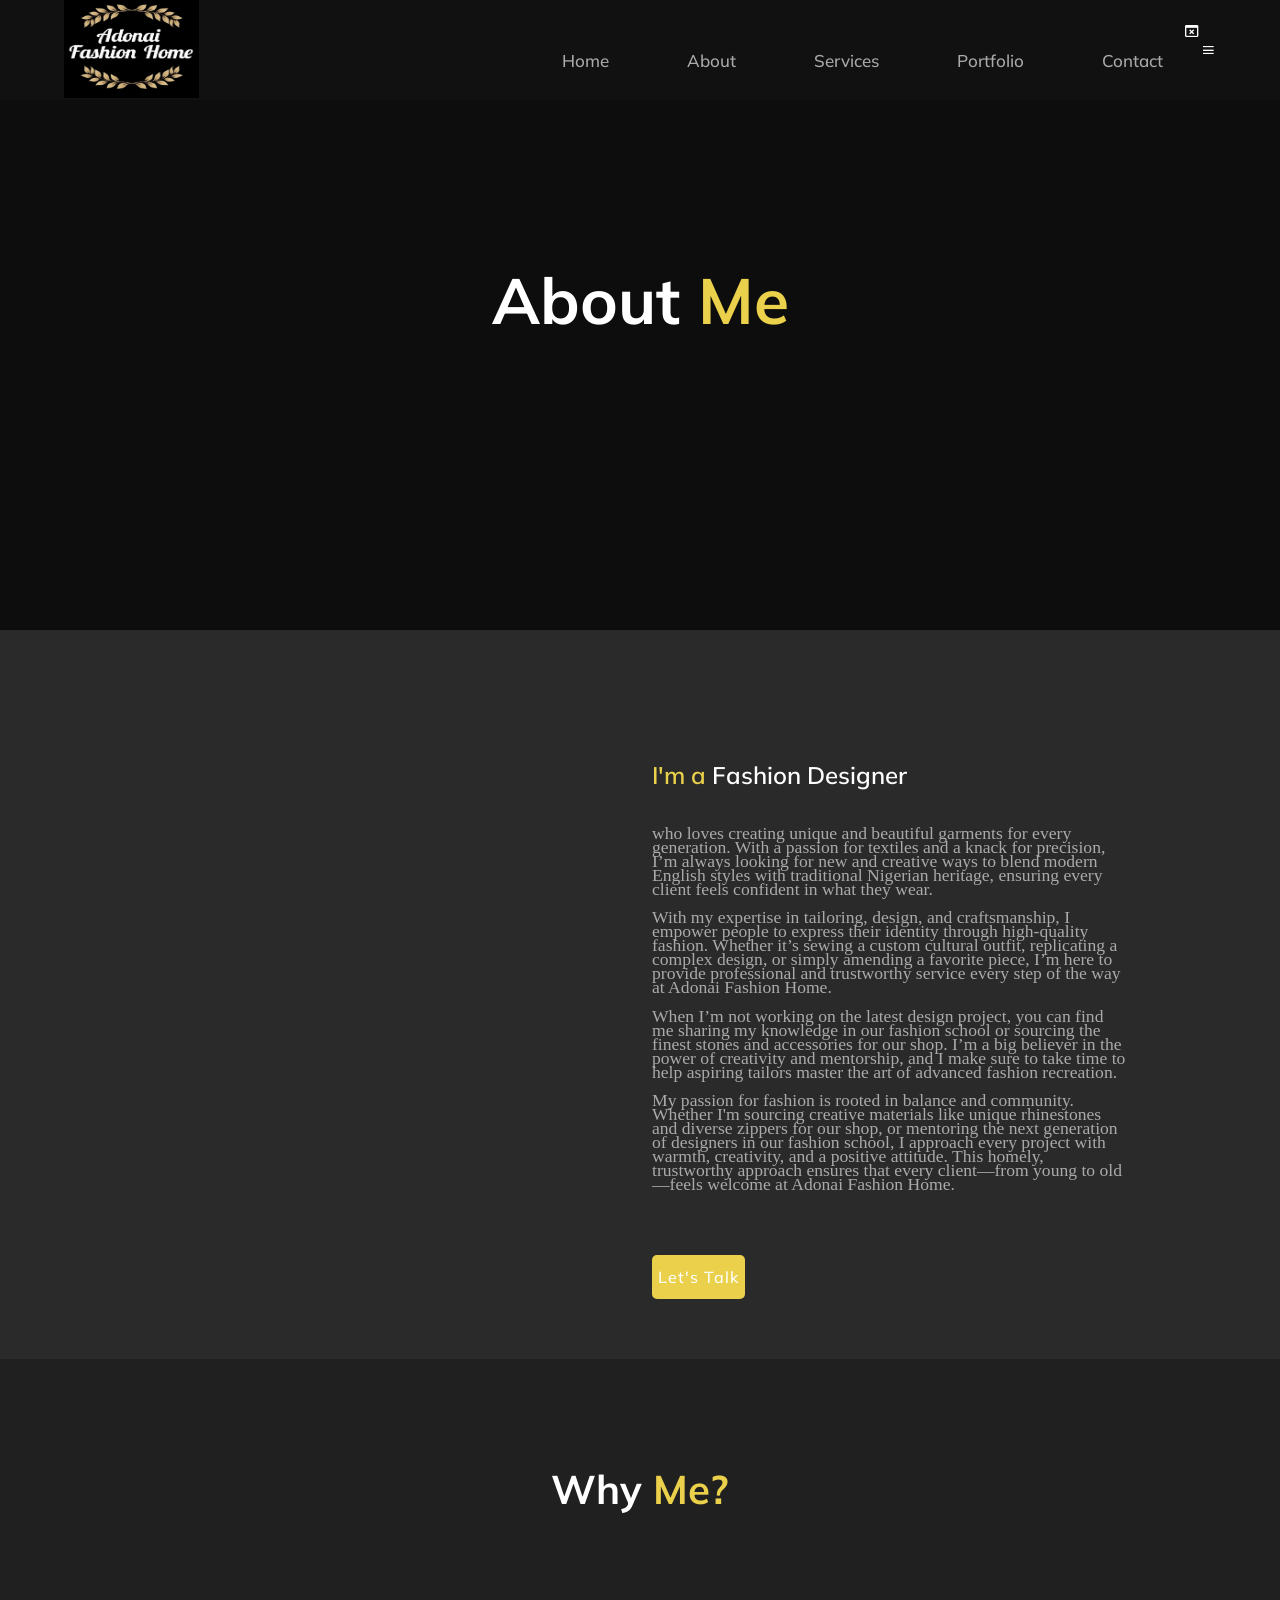
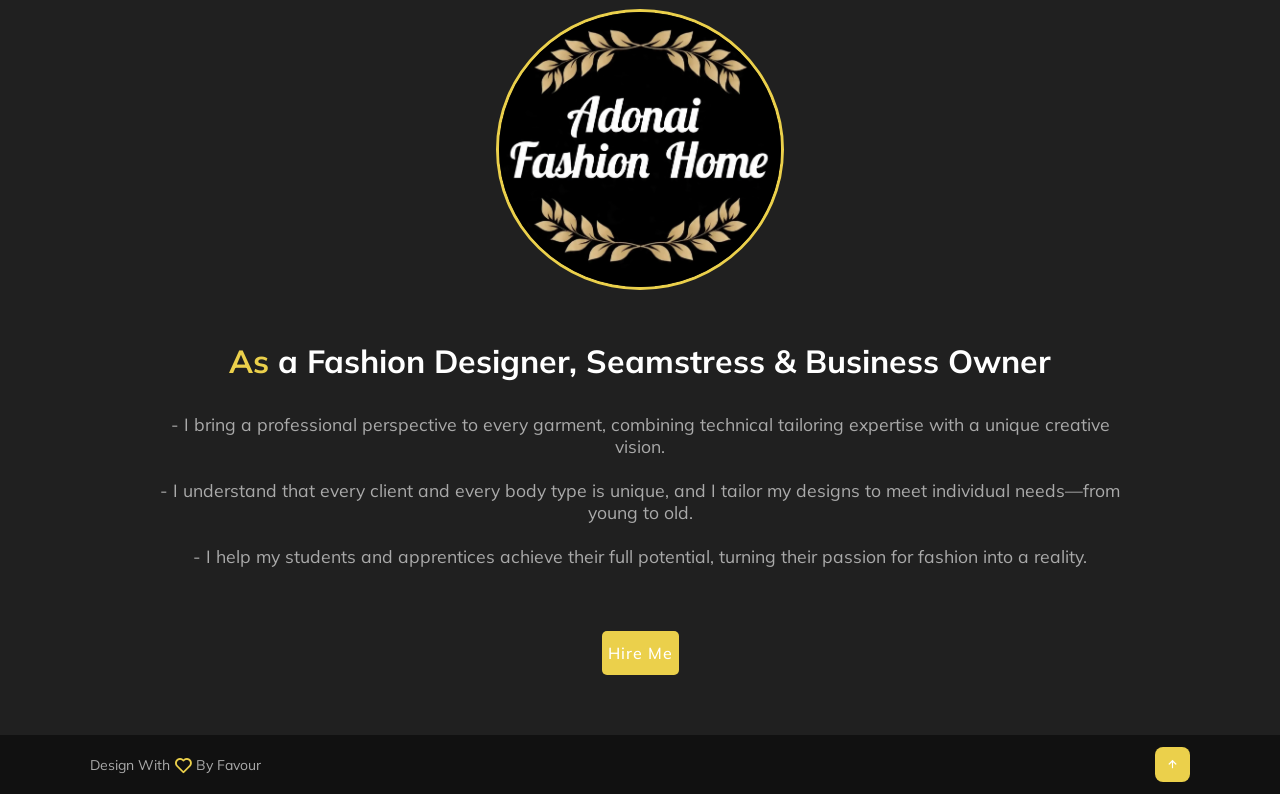
==== about.html @ 56ecfa1b "Add files via upload" ====
<!DOCTYPE html>
<html lang="en">
<head>
    <meta charset="UTF-8">
    <meta name="viewport" content="width=device-width, initial-scale=1.0">
    <title>My Portfolio</title>
    <link rel="stylesheet" href="style.css">
    <link rel="stylesheet" href="https://unpkg.com/boxicons@latest/css/boxicons.min.css">
</head>
<body>
    <!-----------------------------header---------------------------->
    <header class="header">
        <a href="#"><img src="newlogo.png" alt="adonai fashion home logo"></a>
        <div class="navMenu" id="navMenu">
            <i class="bx bx-window-close" onclick="closeMenu()"></i>
            <ul>
                <li><a href="index.html">Home</a></li>
                <li><a href="about.html">About</a></li>
                <li><a href="services.html">Services</a></li>
                <li><a href="portfolio.html">Portfolio</li>
                <li><a href="contact.html">Contact</a></li>
            </ul>
        </div>
        <i class="bx bx-menu" onclick="openMenu()"></i>
    </header>

    <!-----------------------sub-head session------------------------------>
    <section class="sub-header" id="sub-header">
        <h1>About <span>Me</span></h1>

    </section>

    <!---------------------------about session-------------------->
        <section class="about" id="about">
            <div class="about-img">
                <img src="./IMAGES/smokeback.jpg" alt="">
            </div>
            <div class="about-text">
                <h4><span>I'm a</span> Fashion Designer</h4>
                <p>who loves creating unique and beautiful garments for every generation. With a passion for textiles and a knack for precision, I’m always looking for new and creative ways to blend modern English styles with traditional Nigerian heritage, ensuring every client feels confident in what they wear. <br><br>
                ​With my expertise in tailoring, design, and craftsmanship, I empower people to express their identity through high-quality fashion. Whether it’s sewing a custom cultural outfit, replicating a complex design, or simply amending a favorite piece, I’m here to provide professional and trustworthy service every step of the way at Adonai Fashion Home. <br><br> 
                
                ​When I’m not working on the latest design project, you can find me sharing my knowledge in our fashion school or sourcing the finest stones and accessories for our shop. I’m a big believer in the power of creativity and mentorship, and I make sure to take time to help aspiring tailors master the art of advanced fashion recreation. <br><br>
                My passion for fashion is rooted in balance and community. Whether I'm sourcing creative materials like unique rhinestones and diverse zippers for our shop, or mentoring the next generation of designers in our fashion school, I approach every project with warmth, creativity, and a positive attitude. This homely, trustworthy approach ensures that every client—from young to old—feels welcome at Adonai Fashion Home.</p>
                <a href="#" class="btn">Let's Talk</a>
            </div>
        </section>

        <section class="others" id="others">
            <div class="sub-text-title">
                <h2>Why <span>Me?</span></h2>
            </div>
            <div class="others-img">
                <img src="newlogo.png" alt="adonai fashion home logo">
                <span class="circle-spin"></span>
            </div>
            <div class="others-text">
                <h3><span>As</span> a Fashion Designer, Seamstress & Business Owner</h3>
                <p>
                    - I bring a professional perspective to every garment, combining technical tailoring expertise with a unique creative vision.  <br><br>
                    - I understand that every client and every body type is unique, and I tailor my designs to meet individual needs—from young to old. <br><br>
                    - I help my students and apprentices achieve their full potential, turning their passion for fashion into a reality.
                </p>
            </div>
            <div>
                <a href="contact.html" class="btn">Hire Me</a>
            </div>
        </section>
    
    
    <!----------------------------footer---------------------------------->
    <footer class="footer">
        <div class="attribution">
            <p>Design With <i class="bx bx-heart"></i> By Favour</p>
        </div>
        <div class="move-up">
            <a href="#sub-header"><i class="bx bx-up-arrow-alt"></i></a>
        </div>
    </footer>

    <!----------JS For Toggle Menu------------>
    <script>
    var navMenu = document.getElementById("navMenu");

    function openMenu() {
        navMenu.style.right = "0";
    }

    function closeMenu() {
        navMenu.style.right = "-200px";
    }
    </script>



</body>
</html>

<!--
    <link  href="https://unpkg.com/boxicons@2.1.4/css/boxicons.min.css">

-->
---- style.css ----
@import url('https://fonts.googleapis.com/css2?family=Mulish:ital,wght@0,200..1000;1,200..1000&display=swap');

*{
    padding: 0;
    margin: 0;
    font-family: 'mulish', 'sans-serif', Georgia;
    box-sizing: border-box;
    scroll-behavior: smooth;
    text-decoration: none;
    list-style: none;
}

/*highest level of selector in css*/
:root{
    --bg-color-one: #2a2a2a;
    --bg-color-two: #202020;
    --bg-color-sides: #111;
    --text-color-one: #fff;
    --text-color-two: #aaa;
    --main-color:#ebd04b;
    --big-font: 5rem;
    --h2-font: 3rem;
    --p-font: 1.1rem;
}

html, body{
    overflow-x: hidden;
}

body{
    background-color: var(--bg-color-one);
    color: var(--text-color-one);
}

.header{
    width: 100%;
    height: 100px;
    position: fixed;
    top: 0;
    right: 0;
    z-index: 1000;
    display: flex;
    align-items: center;
    justify-content: space-between;
    background-color: var(--bg-color-sides);
    padding: 2% 6%;
    transition: all .45s ease;
}

.header img{
    width: 135px;
    height: 100px
}

.header bx{
    display: none;
}

.navMenu{
    flex: 1;
    text-align: right;
}

.navMenu ul li{
    display: inline-block;
    padding: 8px 12px;
    margin: 0 25px;
    position: relative;
}

.navMenu a {
    color: var(--text-color-two);
    font-size: 17px;
    font-weight: 500;
    transition: all .45s ease;
}

.navMenu a:hover, .navMenu a:active{
    color: var(--main-color);
}

section{
    padding: 160px 15% 120px;
}

span{
    color: var(--main-color);
}

.home{
    position: relative;
    height: 100vh;
    width: 100%;
    background-image: linear-gradient(rgba(0,0,0,0.7), rgba(0,0,0,0.7)), url(./IMAGES/better.jpg);
    background-position: center;
    background-size: cover;
    display: flex;
    align-items: center;
    justify-content: center;
}

.show{
    margin: 100px 0 20px;
}

.first{
    display: inline-block;
    margin-right: 15px;
    padding: 0 15px;
    line-height: 32px;
    font-size: 20px;
    font-weight: 500;
    border-radius: 5px;
    background-color: var(--main-color);
    color: var(--text-color-one);
}

.second{
    display: inline-block;
    font-size: 20px;
    font-weight: 500;
    color: var(--text-color-two);
}



.home-content h1{
    font-size: var(--big-font);
    font-weight: 800;
    color: var(--text-color-one);
    line-height: 1.1;
    margin: 0 0 35px;
}

.home-content h3{
    font-size: 3rem;
    font-weight: 700;
    color: var(--text-color-one);
    line-height: 1.1;
    margin: 0 0 35px;
}

.home-content p{
    color: var(--text-color-two);
    font-size: var(--p-font);
    line-height: 1.0;
    margin-bottom: 40px;
}

.button{
    display: inline-block;
    align-items: center;
    justify-content: center;
}

.btn{
    display: inline-block;
    padding: 12px 6px;
    background-color: var(--main-color);
    border-radius: 5px;
    font-size: 1rem;
    font-weight: 500;
    color: var(--text-color-one);
    letter-spacing: 1px;
    transition: all .45s ease;
}

.btn:hover{
    transform: scale(0.9);
}

.about{
    display: grid;
    grid-template-columns: repeat(2, 1fr);
    align-items: center;
    gap: 1.5rem;
}

.about-img img{
    max-width: 530px;
    width: 100%;
    height: auto;
    border-radius: 5px;
}

.about-text h2{
    font-size: var(--h2-font);
    line-height: 1;
}

.about-text h4{
    font-size: 24px;
    font-weight: 600;
    color: var(--text-color-one);
    line-height: 1.7;
    margin: 15px 0 30px;
}

.about-text p{
    font-size: var(--p-font);
    font-family: 'Times New Roman', Times, serif;
    line-height: 0.8;
    margin-bottom: 4rem;
    color: var(--text-color-two);
}

.services{
    background-color: var(--bg-color-two);
}

.text-title{
    text-align: center;
}

.text-title h2{
    font-size: var(--h2-font);
}

.services-content{
    display: grid;
    grid-template-columns: repeat(auto-fit, minmax(250px, auto));
    gap: 2.5rem;
    margin-top: 5rem;
}

.services-content .box{
    background-color: var(--bg-color-one);
    padding: 35px 45px;
    border-radius: 8px;
    transition: all .45s ease;
}

.services-content .box:hover{
    transform: translateY(-8px);
}

.services-content icons{
    font-size: 32px;
    margin-bottom: 20px;
}

.services-content h3{
    font-size: 24px;
    font-weight: 600;
    color: var(--text-color-one);
    margin-bottom: 15px;
}

.services-content .box{
    color: var(--text-color-two);
    font-size: 1rem;
    line-height: 1.0;
    margin-bottom: 55px;
}

.portfolio-content{
    display: grid;
    grid-template-columns: repeat(auto-fit, minmax(350px, auto));
    align-items: center;
    gap: 2.5rem;
    margin-bottom: 5rem;
    overflow: clip;
}

.portfolio-content .row{
    position: relative;
    overflow: hidden;
    cursor: pointer;
}

.portfolio-content .row img{
    width: 100%;
    display: block;
    border-radius: 8px;
    border: 16px solid var(--bg-color-two);
    transition: transform 0.5s;
}

.portfolio-content .row .cover{
    width: 100%;
    height: 0;
    position: absolute;
    left: 0;
    bottom: 0;
    overflow: hidden;
    display: flex;
    flex-direction: column;
    align-items: center;
    background-image: linear-gradient(rgba(0,0,0,0.7), var(--main-color));
    border-radius: 8px;
    padding: 0 40px;
    transition: height 0.5s;
}

.portfolio-content .row .cover h5{
    font-size: 20px;
    font-weight: 600;
    margin: 15px 0;
}

.portfolio-content .row .cover p{
    text-align: center;
    color: var(--text-color-two);
    line-height: 1.8;
}

.portfolio-content .row .cover i{
    width: 60px;
    height: 60px;
    font-size: 20px;
    margin-top: 20px;
    display: flex;
    align-items: cente;
    justify-content: center;
    border-radius: 50%;
    background-color: var(--text-color-one);
    color: var(--bg-color-one);
}

.portfolio-content .row:hover img{
    transform: scale(1.1);
}

.portfolio-content .row:hover .cover{
    height: 100%;
}

.contact{
    background-color: var(--bg-color-two);
    display: grid;
    grid-template-columns: repeat(2, 1fr);
    align-items: center;
    gap: 2.5rem;
}

.contact-text h2{
    font-size: var(--h2-font);
    line-height: 1;
}

.contact-text h4{
    color: var(--text-color-one);
    margin: 18px 0;
    font-size: 20px;
    font-weight: 600;
}

.contact-text p{
    color: var(--text-color-two);
    font-size: var(--p-font);
    line-height: 1.8;
    margin-bottom: 30px;
}

.contact-text list{
    margin-bottom: 2.8rem;
}

.contact-text .list li{
    margin-bottom: 12px;
}

.contact-text .list li a{
    display: block;
    color: var(--text-color-two);
    font-size: 14px;
    transition: all .45s ease;
}

.contact-text .list li a:hover{
    color: var(--text-color-one);
    transform: translateY(5px);
}

.contact-text .icons i{
    width: 45px;
    height: 45px;
    color: var(--text-color-one);
    font-size: 22px;
    display: inline-block;
    align-items: center;
    justify-content: center;
    margin-right: 15px;
    transition: all .45s ease;
}

.contact-text .icons i:hover{
    color: var(--main-color);
}

.contact-form form{
    position: relative;
}

.contact-form form input, .contact-form form textarea{
    width: 100%;
    padding: 14px;
    background-color: var(--bg-color-one);
    color: var(--text-color-one);
    border: none;
    outline: none;
    font-size: 15px;
    border-radius: 8px;
    margin-bottom: 10px;
}

.contact-form form textarea{
    resize: none;
    height: 240px;
}

.contact-form form .submit{
    width: 150px;
    display: inline-block;
    font-size: 16px;
    background-color: var(--main-color);
    color: var(--text-color-one);
    transition: all .45s ease;
}


.contact-form form .submit:hover{
    transform: scale(1.1);
    cursor: pointer;
}

.footer{
    padding: 20px 15%;
    display: flex;
    flex-wrap: wrap;
    align-items: center;
    justify-content: space-between;
    gap: 2rem;
    background-color: var(--bg-color-sides);
}

.footer .attribution p{
    color: var(--text-color-two);
    font-size: 14px;
    display: flex;
    align-items: center;
}

.footer .attribution i{
    color: var(--main-color);
    font-size: 20px;
    margin: 0 3px;
}

.footer .move-up i{
    padding: 10px;
    border-radius: 8px;
    font-size: 15px;
    color: var(--text-color-one);
    background-color: var(--main-color);
}

@media(max-width: 1480px) {
    .header{
        padding: 12px 5%;
        transition: 1s;
    }

    section{
        padding: 110px 12% 60px;
    } 

    .footer{
        padding: 12px 7%;
    }
}

@media (max-width: 1100px) {
    root{
    --big-font: 4rem;
    --h2-font: 2.5rem;
    --p-font: 1rem;
    }

    .home{
        height: 87vh;
    }

    .homme-content h3{
        font-size: 2.3rem;
    }
}

@media (max-width: 920px) {
    .about,.contact{
        grid-template-columns: 1fr;
    }

    .about-image{
        width: 100%;
        height: auto;
        max-width: 100%;
    }
}

@media (max-width: 700px) {
    .header .bx{
        display: block;
        color: var(--text-color-one);
        margin: 10px;
        font-size: 30px;
        cursor: pointer;
    }

    .navMenu{
        position: fixed;
        background-color: var(--bg-color-sides);
        height: 100%;
        width: 200px;
        top: 0;
        right: -200px;
        z-index: 2;
        transition: all .45s ease;
        text-align: center;
    }

    .navMenu ul{
        padding: 30px;
    }

    .navMenu ul li {
        display: block;
    }  
    J
    .navMenu a{
        display: block;
        margin: 17px;
        font-size: 20px;
        transition: all .45s ease;
        color: var(--text-color-one);
    }  
}

@media (max-width: 400px) {
    .home h1{
        font-size: 30px;
    }

    .home h3{
        font-size: 20px;
    }

    .portfolio-content{
            grid-template-columns: repeat(auto-fit, minmax(250px, auto));
    }

    .portfolio-content .row .cover p{
        font-size: 13.5px;
        line-height: 1.5;
    }

    .portfolio-content .row .cover h5{
        font-size: 15px;
        line-height: 10px ;
    }
}

/************************************** webpages ******************************************/
.sub-header{
    height: 70vh;
    width: 100%;
    background-image: linear-gradient(rgba(0,0,0,0.7), rgba(0,0,0,0.7)), url(./IMAGES/smokeback.jpg);
    background-position: center;
    background-size: cover;
    text-align: center;
}

.sub-header h1{
    margin-top: 150px;
    font-size: 4rem;
}

#others{
    background-color: var(--bg-color-two);
}

.others {
    display: flex;
    flex-direction: column;
    align-items: center;
    justify-content: center;
    gap: 2rem;
}

.sub-text-title{
    text-align: center;
}

.sub-text-title h2{
    font-size: 2.5rem;
    line-height: 1;
}

.others-img{
    position: relative;
    width: 20rem;
    height: 20rem;
    margin-top: 3rem;
    border-radius: 50%;
    display: flex;
    align-items: center;
    justify-content: center;
}

.others-img img{
    width: 90%;
    border-radius: 50%;
    border: .2rem solid var(--main-color);
    background-color: var(--text-color-one);
}

.others-img .cicle-spin {
    position: absolute;
    top: 50%;
    left: 50%;
    transform: translate(-50%, -50%) rotate(30 deg);
    width: 100%;
    height: 100%;
    border-radius: 50%;
    border-top: .2rem solid transparent;
    border-bottom: .2rem solid transparent;
    border-left: .2rem solid var(--main-color);
    border-right: .2rem solid var(--main-color);
}

.others-text{
    text-align: center;
}

.others-text h3{
    font-size: 2rem;
}

.others-text p{
    font-size: var(--p-font);
    margin: 2rem 0;
    color: var(--text-color-two);
}
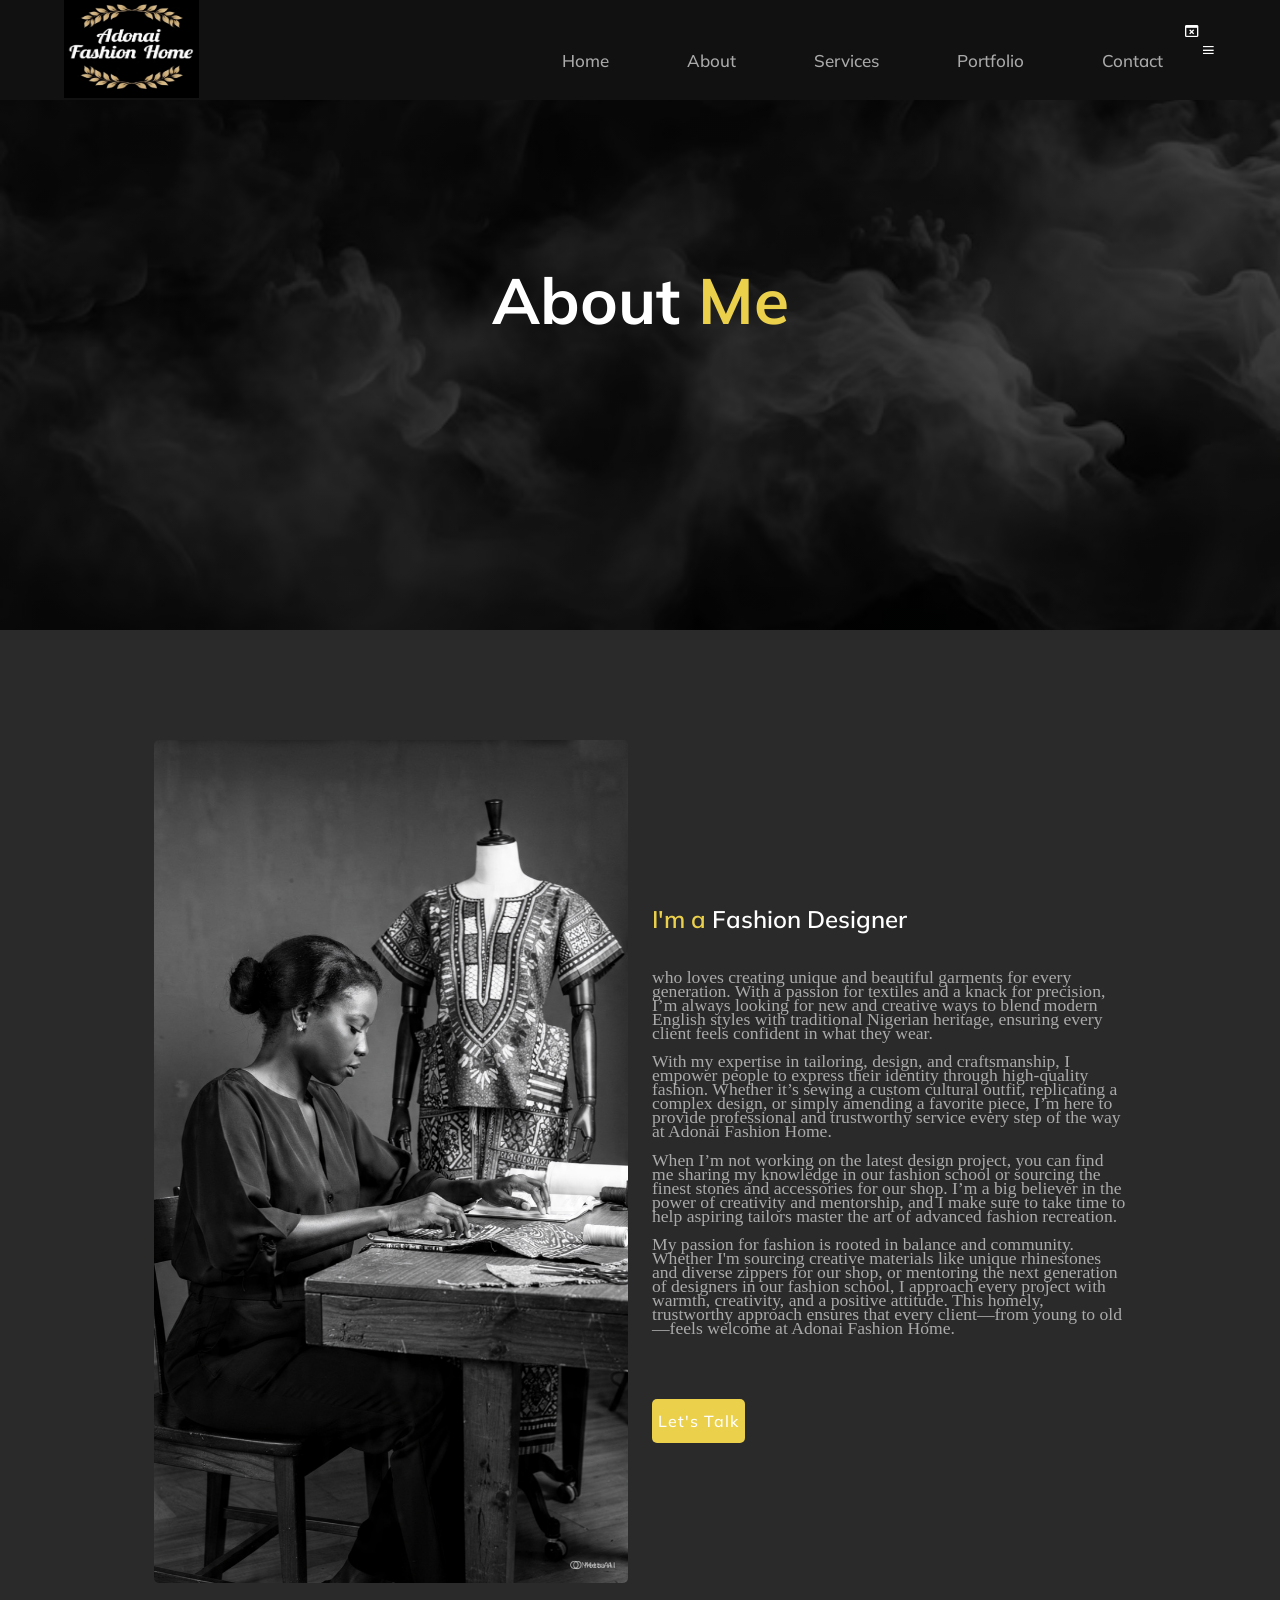
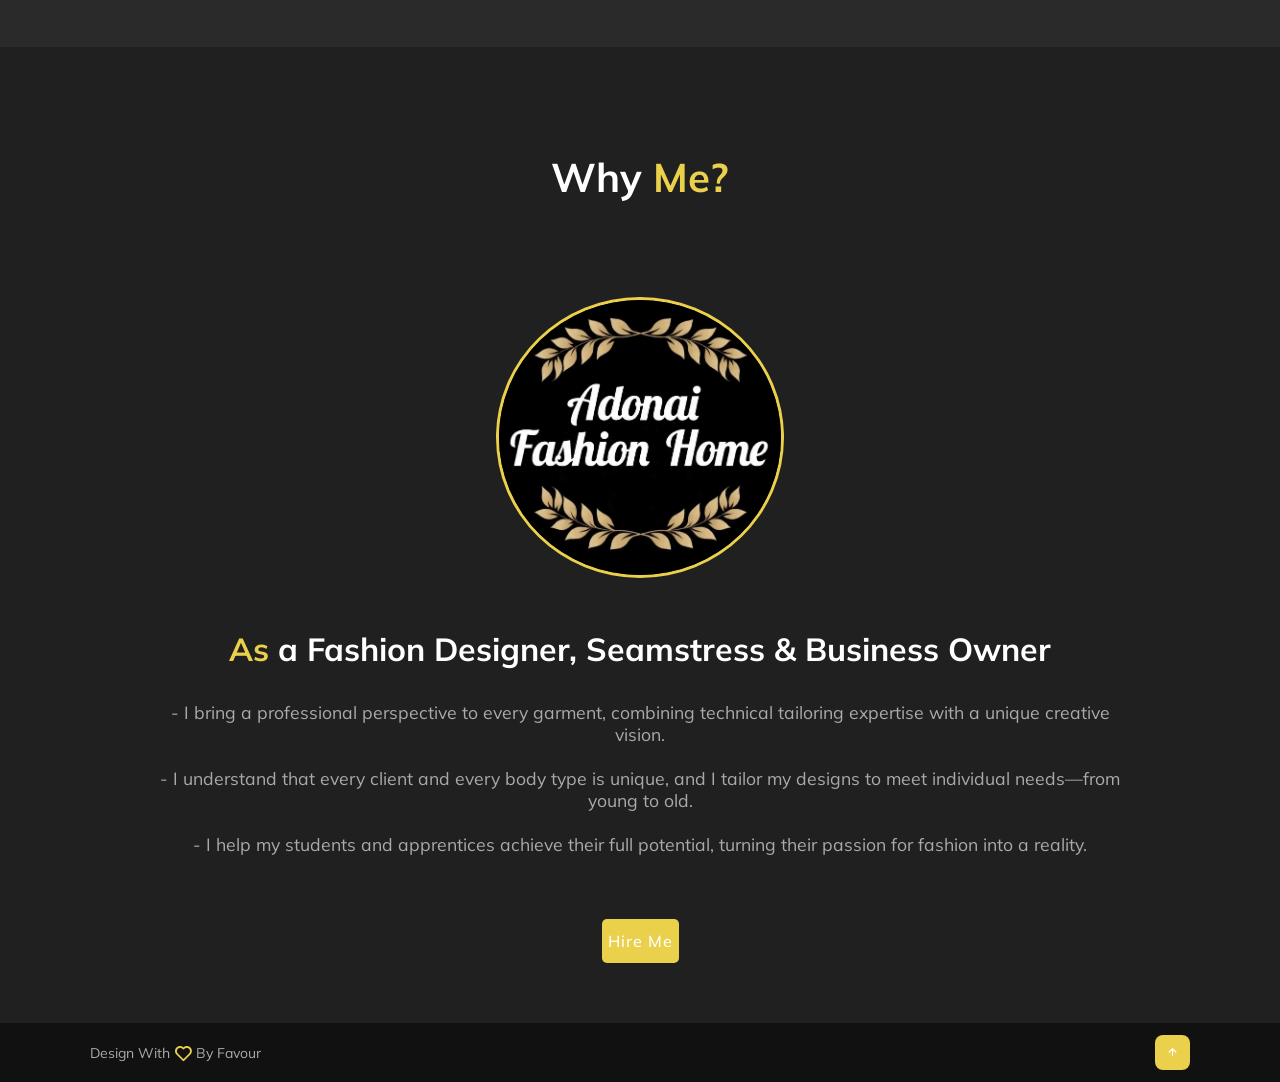
==== commit c5041f45: "Add files via upload" ====
--- a/about.html
+++ b/about.html
@@ -10,7 +10,7 @@
 <body>
     <!-----------------------------header---------------------------->
     <header class="header">
-        <a href="#"><img src="newlogo.png" alt="adonai fashion home logo"></a>
+        <a href="index.html"><img src="newlogo.png" alt="adonai fashion home logo"></a>
         <div class="navMenu" id="navMenu">
             <i class="bx bx-window-close" onclick="closeMenu()"></i>
             <ul>
@@ -27,13 +27,12 @@
     <!-----------------------sub-head session------------------------------>
     <section class="sub-header" id="sub-header">
         <h1>About <span>Me</span></h1>
-
     </section>
 
     <!---------------------------about session-------------------->
         <section class="about" id="about">
             <div class="about-img">
-                <img src="./IMAGES/smokeback.jpg" alt="">
+                <img src="back.jpg" alt="">
             </div>
             <div class="about-text">
                 <h4><span>I'm a</span> Fashion Designer</h4>
--- a/style.css
+++ b/style.css
@@ -91,7 +91,7 @@
     position: relative;
     height: 100vh;
     width: 100%;
-    background-image: linear-gradient(rgba(0,0,0,0.7), rgba(0,0,0,0.7)), url(./IMAGES/better.jpg);
+    background-image: linear-gradient(rgba(0,0,0,0.7), rgba(0,0,0,0.7)), url(better.jpg);
     background-position: center;
     background-size: cover;
     display: flex;
@@ -234,7 +234,7 @@
     transform: translateY(-8px);
 }
 
-.services-content icons{
+.services-content .icons{
     font-size: 32px;
     margin-bottom: 20px;
 }
@@ -258,7 +258,7 @@
     grid-template-columns: repeat(auto-fit, minmax(350px, auto));
     align-items: center;
     gap: 2.5rem;
-    margin-bottom: 5rem;
+    margin-top: 5rem;
     overflow: clip;
 }
 
@@ -310,7 +310,7 @@
     font-size: 20px;
     margin-top: 20px;
     display: flex;
-    align-items: cente;
+    align-items: center;
     justify-content: center;
     border-radius: 50%;
     background-color: var(--text-color-one);
@@ -564,7 +564,7 @@
 .sub-header{
     height: 70vh;
     width: 100%;
-    background-image: linear-gradient(rgba(0,0,0,0.7), rgba(0,0,0,0.7)), url(./IMAGES/smokeback.jpg);
+    background-image: linear-gradient(rgba(0,0,0,0.7), rgba(0,0,0,0.7)), url(smokeback.jpg);
     background-position: center;
     background-size: cover;
     text-align: center;
@@ -640,4 +640,17 @@
     font-size: var(--p-font);
     margin: 2rem 0;
     color: var(--text-color-two);
+}
+
+.map {
+    margin: auto;
+}
+
+.map iframe{
+    width: 100%;
+}
+
+.contact-text .dot{
+    font-size: 1.7rem;
+    color: var(--main-color);
 }
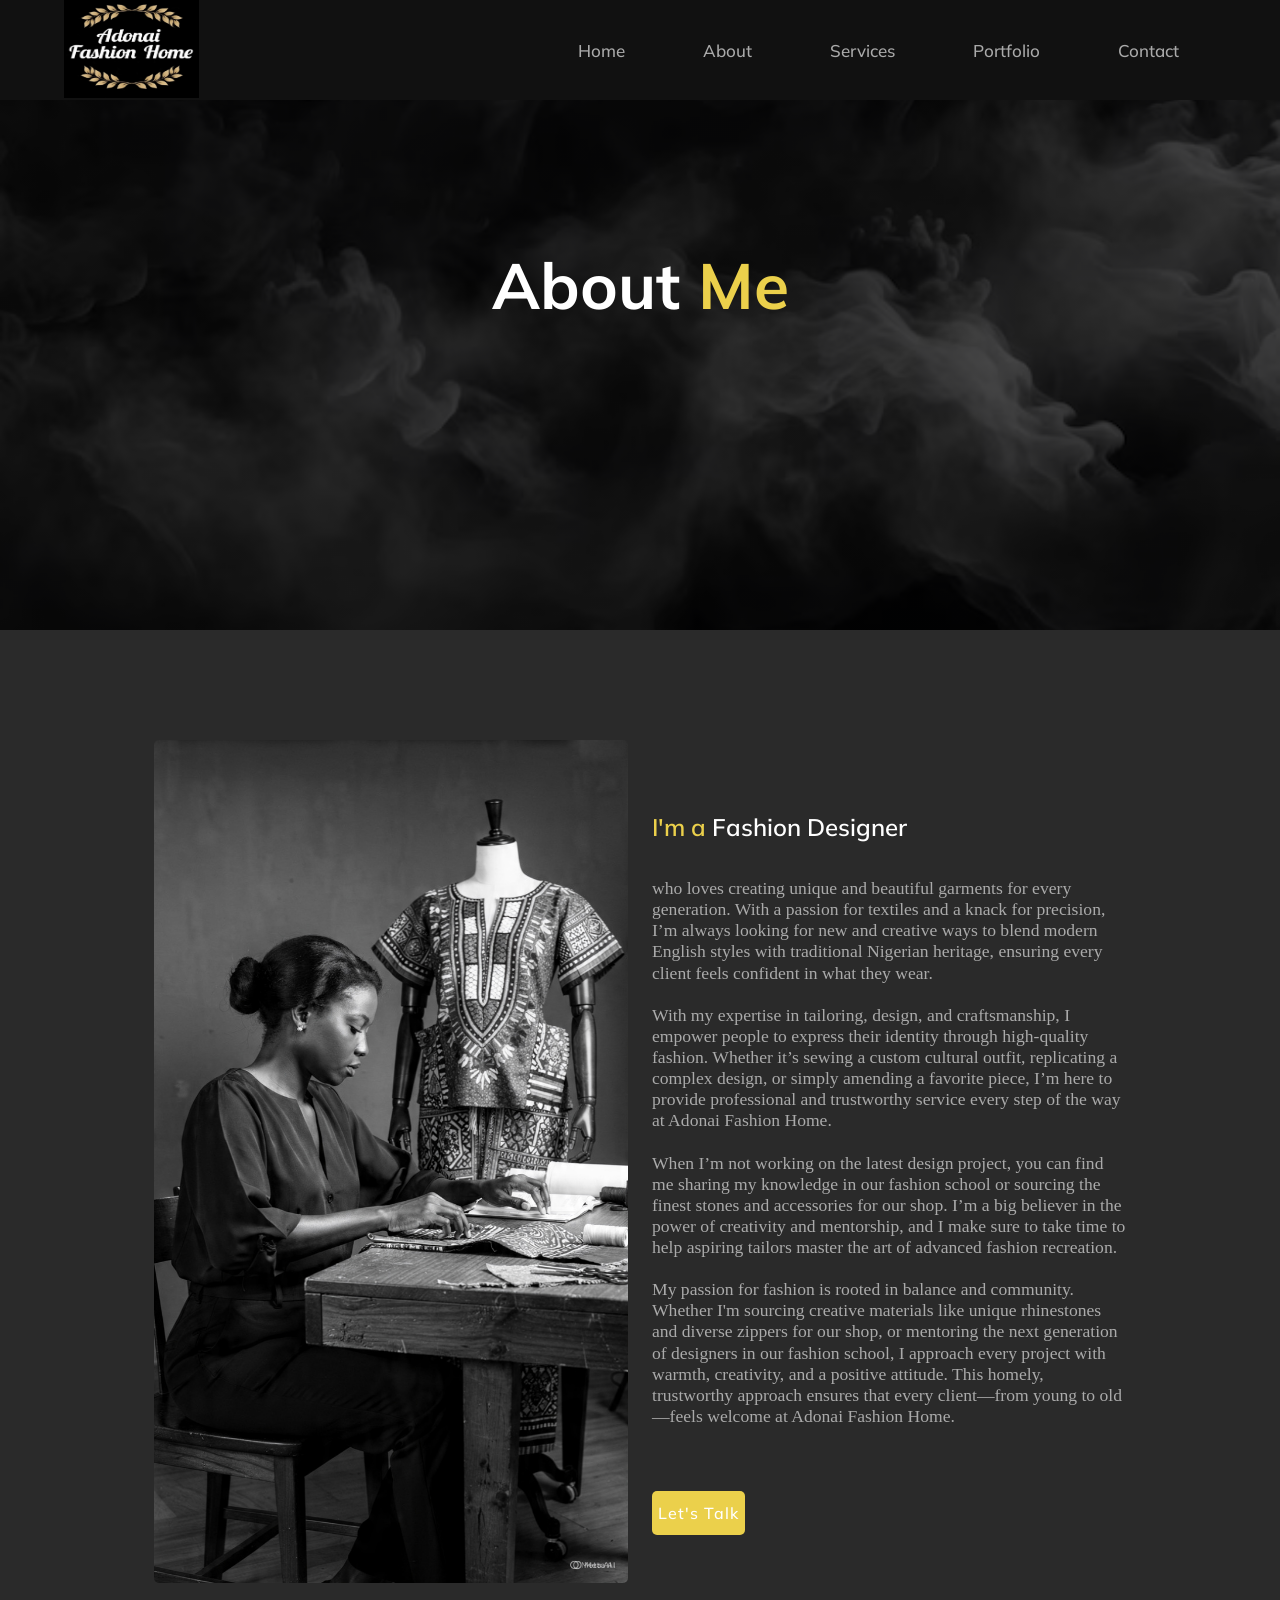
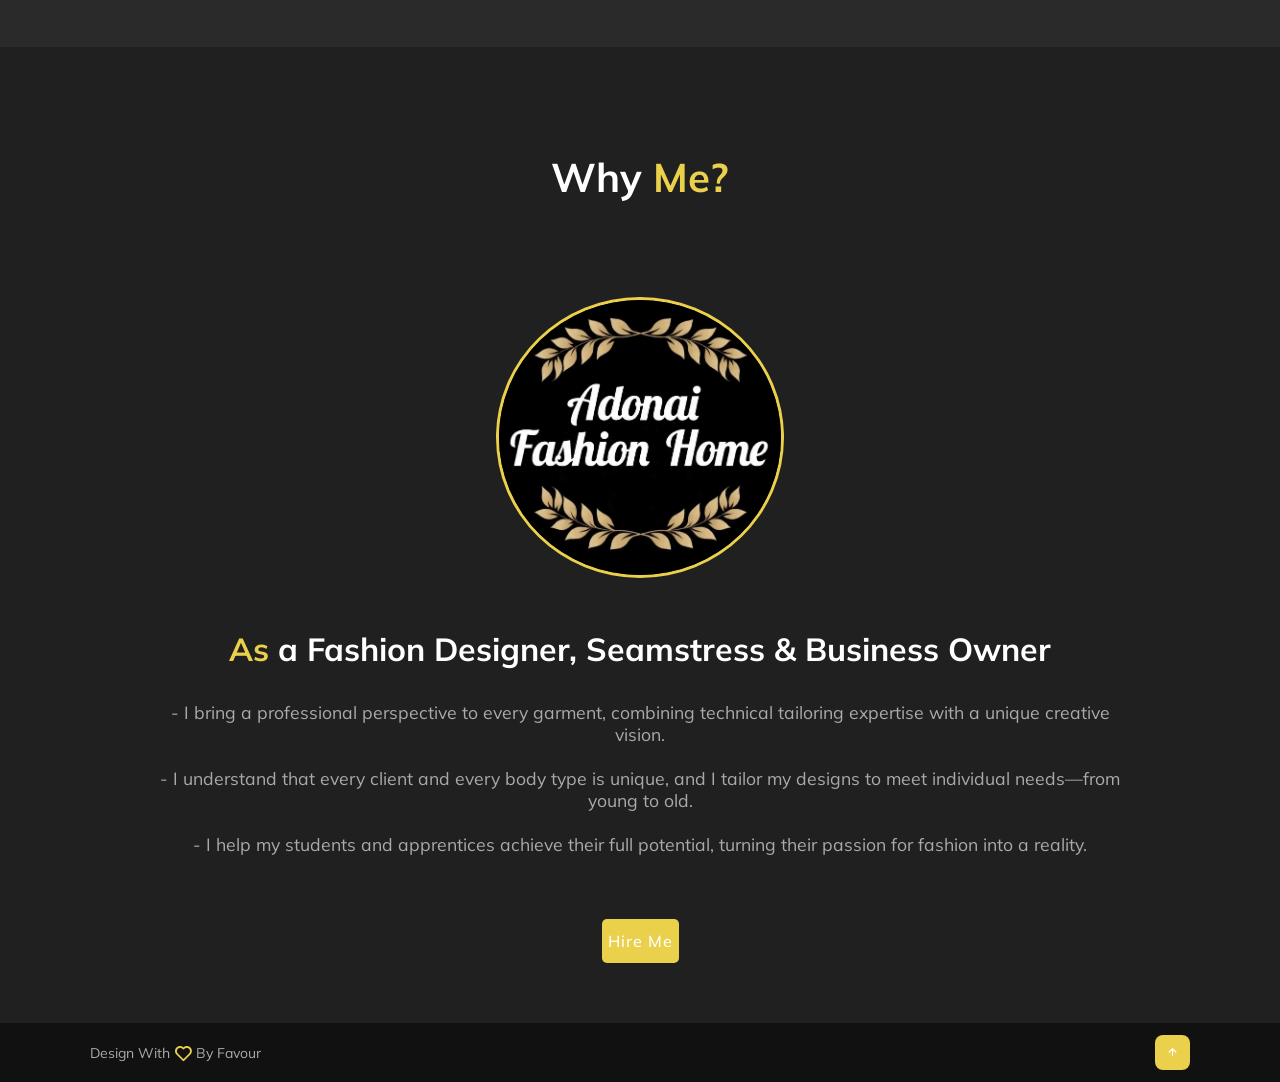
==== commit 0a39ccdb: "Add files via upload" ====
--- a/about.html
+++ b/about.html
@@ -41,7 +41,7 @@
                 
                 ​When I’m not working on the latest design project, you can find me sharing my knowledge in our fashion school or sourcing the finest stones and accessories for our shop. I’m a big believer in the power of creativity and mentorship, and I make sure to take time to help aspiring tailors master the art of advanced fashion recreation. <br><br>
                 My passion for fashion is rooted in balance and community. Whether I'm sourcing creative materials like unique rhinestones and diverse zippers for our shop, or mentoring the next generation of designers in our fashion school, I approach every project with warmth, creativity, and a positive attitude. This homely, trustworthy approach ensures that every client—from young to old—feels welcome at Adonai Fashion Home.</p>
-                <a href="#" class="btn">Let's Talk</a>
+                <a href="contact.html" class="btn">Let's Talk</a>
             </div>
         </section>
 
--- a/style.css
+++ b/style.css
@@ -52,7 +52,7 @@
     height: 100px
 }
 
-.header bx{
+.header .bx{
     display: none;
 }
 
@@ -199,7 +199,7 @@
 .about-text p{
     font-size: var(--p-font);
     font-family: 'Times New Roman', Times, serif;
-    line-height: 0.8;
+    line-height: 1.2;
     margin-bottom: 4rem;
     color: var(--text-color-two);
 }
@@ -571,7 +571,7 @@
 }
 
 .sub-header h1{
-    margin-top: 150px;
+    margin-top: 135px;
     font-size: 4rem;
 }
 
